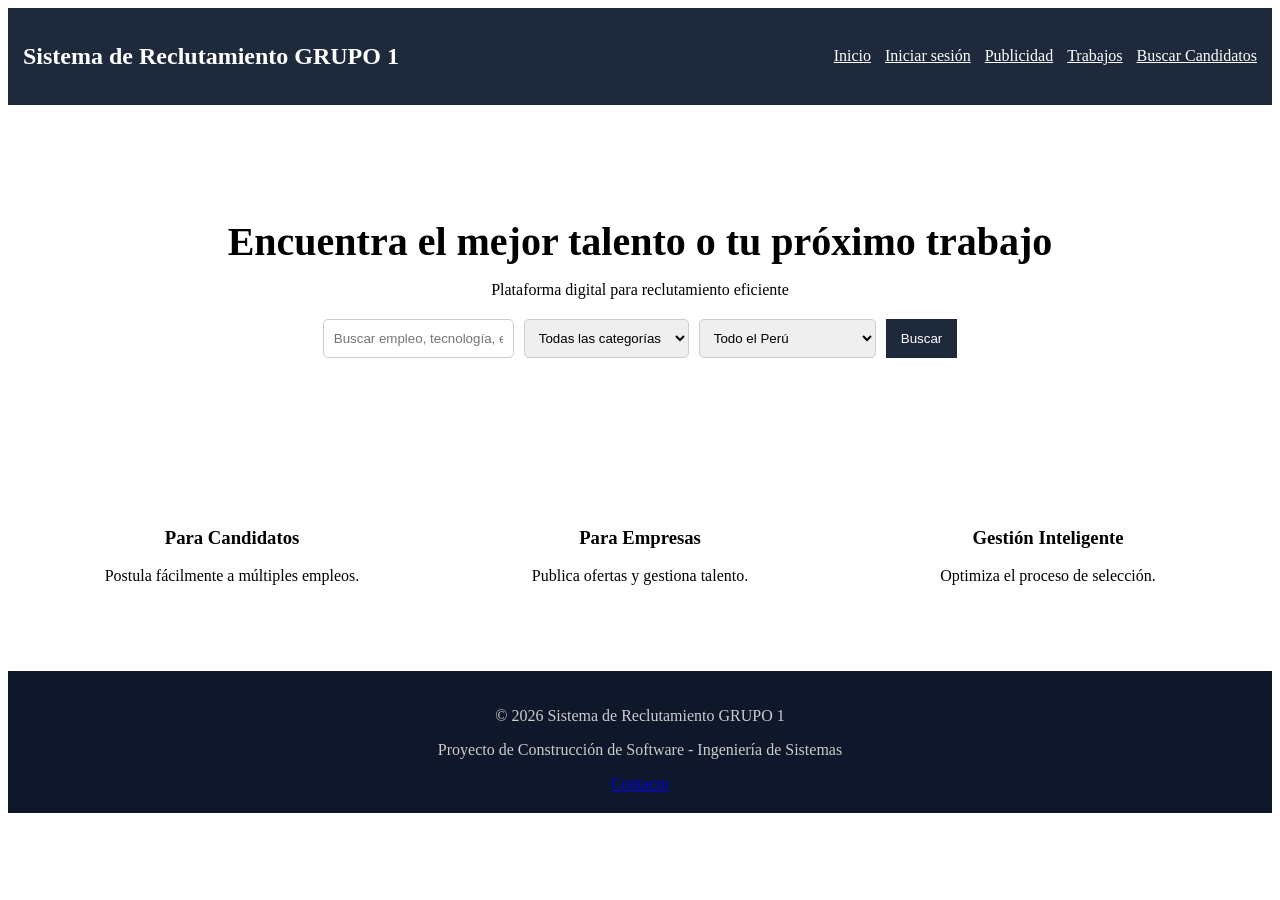
==== index.html @ 0947b811 "Subiendo todo" ====
<!DOCTYPE html>
<html lang="es">
<head>
    <meta charset="UTF-8">
    <title>Sistema de Reclutamiento GRUPO 1</title>

    <link rel="stylesheet" href="shared/css/base.css">
    <link rel="stylesheet" href="shared/css/variables.css">
    <link rel="stylesheet" href="index.css">
</head>

<body>

<!-- NAVBAR -->
<div id="navbar"></div>

<!-- HERO -->
<section class="hero">
    <h1>Encuentra el mejor talento o tu próximo trabajo</h1>
    <p>Plataforma digital para reclutamiento eficiente</p>
    <div class="search-box">
    
    <input 
        type="text" 
        id="searchInput" 
        placeholder="Buscar empleo, tecnología, empresa o área..."
    >

    <select id="categoriaSelect">
        <option value="">Todas las categorías</option>
    </select>

    <select id="ubicacionSelect">
        <option value="">Todo el Perú</option>
        <option value="actual">📍 Mi ubicación actual</option>

        <option>Lima</option>
        <option>Arequipa</option>
        <option>Cusco</option>
        <option>La Libertad</option>
        <option>Piura</option>
        <option>Lambayeque</option>
        <option>Junín</option>
        <option>Ancash</option>
        <option>Puno</option>
        <option>Ica</option>
        <option>San Martín</option>
        <option>Cajamarca</option>
        <option>Huánuco</option>
        <option>Ayacucho</option>
        <option>Ucayali</option>
        <option>Amazonas</option>
        <option>Huancavelica</option>
        <option>Moquegua</option>
        <option>Tacna</option>
        <option>Tumbes</option>
        <option>Pasco</option>
        <option>Madre de Dios</option>
        <option>Apurímac</option>
    </select>

    <button onclick="buscarOfertas()">Buscar</button>

</div>
</section>

<!-- FEATURES -->
<section class="features">
    <div class="feature">
        <h3>Para Candidatos</h3>
        <p>Postula fácilmente a múltiples empleos.</p>
    </div>

    <div class="feature">
        <h3>Para Empresas</h3>
        <p>Publica ofertas y gestiona talento.</p>
    </div>

    <div class="feature">
        <h3>Gestión Inteligente</h3>
        <p>Optimiza el proceso de selección.</p>
    </div>
</section>


<!-- FOOTER -->
<div id="footer"></div>

<script src="shared/js/mockData.js"></script>
<script src="shared/js/utils.js"></script>
<script src="index.js"></script>

</body>
</html>
---- shared/css/base.css ----
/* =======================
   NAVBAR
======================= */
.navbar {
    display: flex;
    justify-content: space-between;
    align-items: center;
    background: #1e293b;
    padding: 15px;
    color: white;
}

.navbar a {
    color: white;
    margin-left: 10px;
}

/* =======================
   FOOTER
======================= */
.footer {
    background: #0f172a;
    color: #ccc;
    text-align: center;
    padding: 20px;
    margin-top: 40px;
}
---- shared/css/variables.css ----
/* Variables CSS Globales */

:root {

    /* 🎨 COLORES */
    --primary: #1e293b;
    --secondary: #0f172a;
    --accent: #3b82f6;
    --background: #f8fafc;
    --text: #1e293b;
    --white: #ffffff;
    --gray: #64748b;

    /* 📏 ESPACIADOS */
    --spacing-sm: 8px;
    --spacing-md: 16px;
    --spacing-lg: 24px;

    /* 🔤 TIPOGRAFÍA */
    --font-main: Arial, Helvetica, sans-serif;

    /* 🎯 BORDES */
    --radius: 8px;

    /* 🌑 SOMBRAS */
    --shadow: 0 4px 10px rgba(0,0,0,0.1);
}
---- index.css ----
.hero {
    text-align: center;
    padding: 80px 20px;
}

.hero h1 {
    font-size: 40px;
    margin-bottom: 10px;
}


.features {
    display: flex;
    justify-content: space-around;
    margin: 50px 20px;
}

.feature {
    background: white;
    padding: 20px;
    width: 30%;
    border-radius: 10px;
    text-align: center;
}

/* Buscador */

.search-box {
    margin-top: 20px;
    display: flex;
    justify-content: center;
    gap: 10px;
    flex-wrap: wrap;
}

.search-box input,
.search-box select {
    padding: 10px;
    border-radius: 5px;
    border: 1px solid #ccc;
}

.search-box button {
    background: var(--primary);
    color: white;
    border: none;
    padding: 10px 15px;
    cursor: pointer;
}
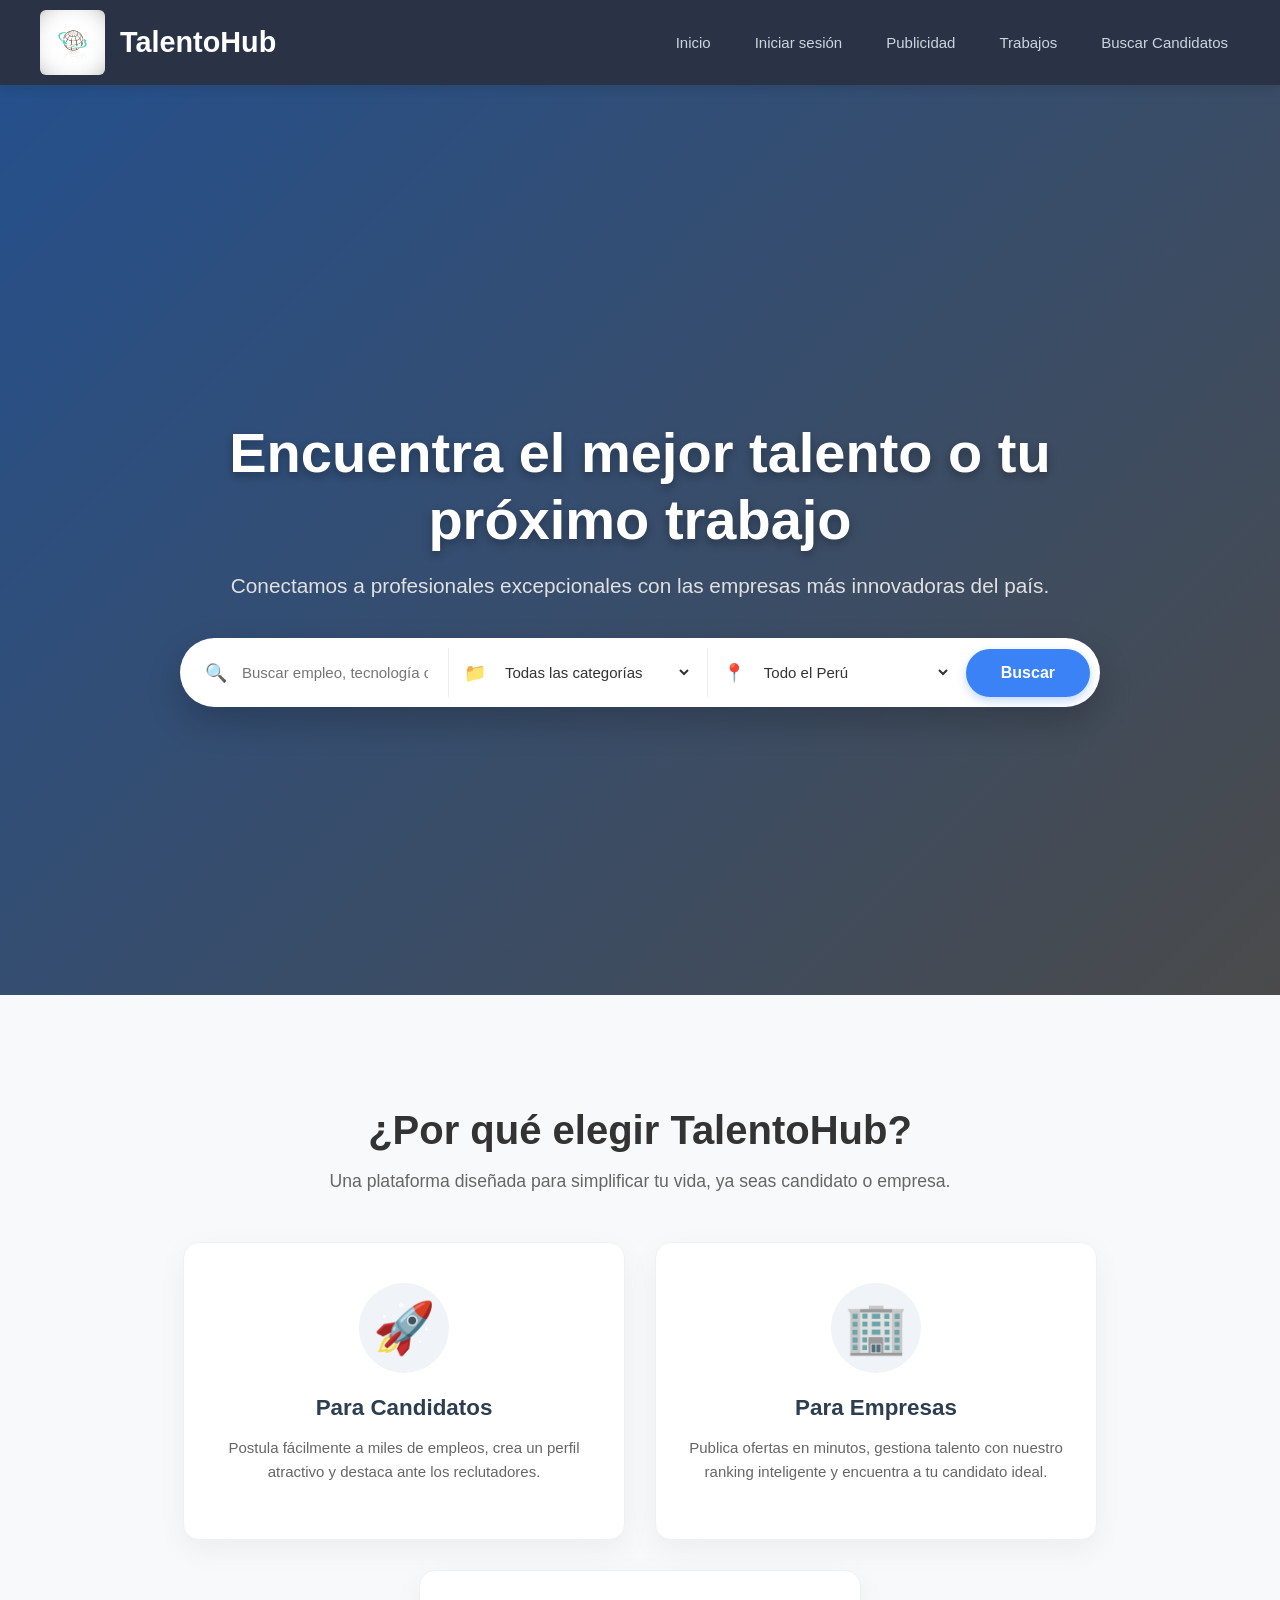
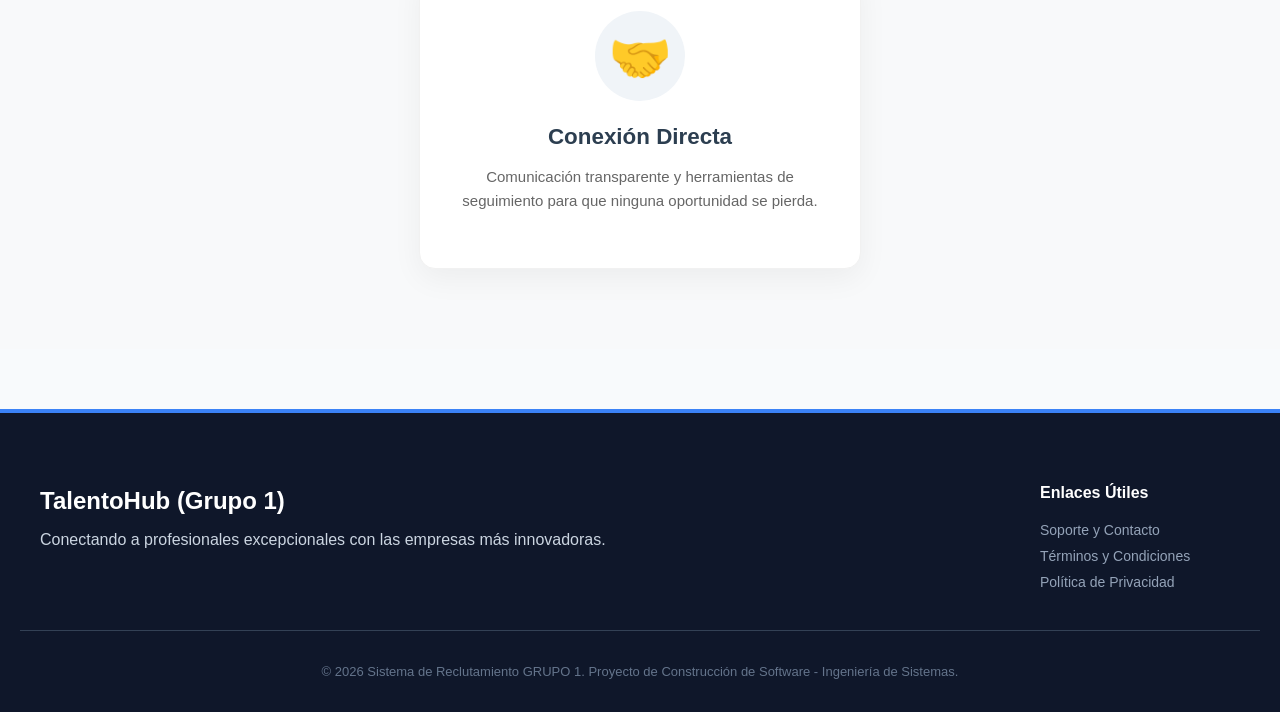
==== commit 3e80bdf9: "style: Subiendo estilos para que se vea mejor la pagina" ====
--- a/index.html
+++ b/index.html
@@ -2,7 +2,7 @@
 <html lang="es">
 <head>
     <meta charset="UTF-8">
-    <title>Sistema de Reclutamiento GRUPO 1</title>
+    <title>Sistema de Reclutamiento | TalentoHub</title>
 
     <link rel="stylesheet" href="shared/css/base.css">
     <link rel="stylesheet" href="shared/css/variables.css">
@@ -11,84 +11,80 @@
 
 <body>
 
-<!-- NAVBAR -->
 <div id="navbar"></div>
 
-<!-- HERO -->
 <section class="hero">
-    <h1>Encuentra el mejor talento o tu próximo trabajo</h1>
-    <p>Plataforma digital para reclutamiento eficiente</p>
-    <div class="search-box">
-    
-    <input 
-        type="text" 
-        id="searchInput" 
-        placeholder="Buscar empleo, tecnología, empresa o área..."
-    >
+    <div class="hero-overlay"></div>
+    <div class="hero-content">
+        <h1>Encuentra el mejor talento o tu próximo trabajo</h1>
+        <p>Conectamos a profesionales excepcionales con las empresas más innovadoras del país.</p>
+        
+        <div class="search-box">
+            <div class="search-input-group">
+                <span>🔍</span>
+                <input 
+                    type="text" 
+                    id="searchInput" 
+                    placeholder="Buscar empleo, tecnología o empresa..."
+                >
+            </div>
 
-    <select id="categoriaSelect">
-        <option value="">Todas las categorías</option>
-    </select>
+            <div class="search-input-group border-left">
+                <span>📁</span>
+                <select id="categoriaSelect">
+                    <option value="">Todas las categorías</option>
+                </select>
+            </div>
 
-    <select id="ubicacionSelect">
-        <option value="">Todo el Perú</option>
-        <option value="actual">📍 Mi ubicación actual</option>
+            <div class="search-input-group border-left">
+                <span>📍</span>
+                <select id="ubicacionSelect">
+                    <option value="">Todo el Perú</option>
+                    <option value="actual">📍 Mi ubicación actual</option>
+                    <option>Lima</option>
+                    <option>Arequipa</option>
+                    <option>Trujillo</option>
+                    <option>Huancayo</option>
+                    <option>Remoto</option>
+                </select>
+            </div>
 
-        <option>Lima</option>
-        <option>Arequipa</option>
-        <option>Cusco</option>
-        <option>La Libertad</option>
-        <option>Piura</option>
-        <option>Lambayeque</option>
-        <option>Junín</option>
-        <option>Ancash</option>
-        <option>Puno</option>
-        <option>Ica</option>
-        <option>San Martín</option>
-        <option>Cajamarca</option>
-        <option>Huánuco</option>
-        <option>Ayacucho</option>
-        <option>Ucayali</option>
-        <option>Amazonas</option>
-        <option>Huancavelica</option>
-        <option>Moquegua</option>
-        <option>Tacna</option>
-        <option>Tumbes</option>
-        <option>Pasco</option>
-        <option>Madre de Dios</option>
-        <option>Apurímac</option>
-    </select>
-
-    <button onclick="buscarOfertas()">Buscar</button>
-
-</div>
-</section>
-
-<!-- FEATURES -->
-<section class="features">
-    <div class="feature">
-        <h3>Para Candidatos</h3>
-        <p>Postula fácilmente a múltiples empleos.</p>
-    </div>
-
-    <div class="feature">
-        <h3>Para Empresas</h3>
-        <p>Publica ofertas y gestiona talento.</p>
-    </div>
-
-    <div class="feature">
-        <h3>Gestión Inteligente</h3>
-        <p>Optimiza el proceso de selección.</p>
+            <button onclick="buscarOfertas()" class="btn-search">Buscar</button>
+        </div>
     </div>
 </section>
 
+<section class="features-section">
+    <div class="features-header">
+        <h2>¿Por qué elegir TalentoHub?</h2>
+        <p>Una plataforma diseñada para simplificar tu vida, ya seas candidato o empresa.</p>
+    </div>
 
-<!-- FOOTER -->
+    <div class="features">
+        <div class="feature">
+            <div class="feature-icon">🚀</div>
+            <h3>Para Candidatos</h3>
+            <p>Postula fácilmente a miles de empleos, crea un perfil atractivo y destaca ante los reclutadores.</p>
+        </div>
+
+        <div class="feature">
+            <div class="feature-icon">🏢</div>
+            <h3>Para Empresas</h3>
+            <p>Publica ofertas en minutos, gestiona talento con nuestro ranking inteligente y encuentra a tu candidato ideal.</p>
+        </div>
+
+        <div class="feature">
+            <div class="feature-icon">🤝</div>
+            <h3>Conexión Directa</h3>
+            <p>Comunicación transparente y herramientas de seguimiento para que ninguna oportunidad se pierda.</p>
+        </div>
+    </div>
+</section>
+
 <div id="footer"></div>
 
 <script src="shared/js/mockData.js"></script>
 <script src="shared/js/utils.js"></script>
 <script src="index.js"></script>
-
 </body>
 </html>
--- a/shared/css/base.css
+++ b/shared/css/base.css
@@ -1,27 +1,145 @@
 /* =======================
-   NAVBAR
+   NAVBAR (Diseño Moderno)
 ======================= */
 .navbar {
     display: flex;
     justify-content: space-between;
     align-items: center;
-    background: #1e293b;
-    padding: 15px;
-    color: white;
+    background: rgba(30, 41, 59, 0.95); /* Color oscuro con ligera transparencia */
+    backdrop-filter: blur(10px); /* Efecto cristal */
+    padding: 15px 40px;
+    color: var(--white);
+    position: sticky;
+    top: 0;
+    z-index: 9999;
+    box-shadow: var(--shadow);
 }
 
-.navbar a {
-    color: white;
-    margin-left: 10px;
+.navbar-brand {
+    display: flex;
+    align-items: center;
+    gap: 12px;
+    text-decoration: none;
+    color: var(--white);
+    font-size: 1.5rem;
+    font-weight: 800;
+    transition: var(--transition);
+}
+
+.navbar-brand:hover {
+    opacity: 0.8;
+}
+
+.navbar-logo {
+    height: 40px;
+    width: auto;
+    object-fit: contain;
+    border-radius: 6px;
+}
+
+.nav-links {
+    display: flex;
+    gap: 20px;
+    align-items: center;
+}
+
+.nav-links a {
+    color: #cbd5e1;
+    text-decoration: none;
+    font-weight: 500;
+    font-size: 15px;
+    transition: var(--transition);
+    padding: 8px 12px;
+    border-radius: var(--radius);
+}
+
+.nav-links a:hover {
+    color: var(--white);
+    background: rgba(255, 255, 255, 0.1);
+}
+
+.badge {
+    background: var(--accent);
+    color: var(--white);
+    padding: 4px 10px;
+    border-radius: 20px;
+    font-size: 12px;
+    font-weight: bold;
 }
 
 /* =======================
-   FOOTER
+   FOOTER (Diseño Profesional)
 ======================= */
 .footer {
-    background: #0f172a;
-    color: #ccc;
+    background: var(--secondary);
+    color: #cbd5e1;
+    padding: 50px 20px 20px 20px;
+    margin-top: 60px;
+    border-top: 4px solid var(--accent);
+}
+
+.footer-content {
+    max-width: 1200px;
+    margin: 0 auto;
+    display: flex;
+    justify-content: space-between;
+    flex-wrap: wrap;
+    gap: 30px;
+    margin-bottom: 40px;
+}
+
+.footer-info {
+    flex: 1;
+    min-width: 300px;
+}
+
+.footer-title {
+    color: var(--white);
+    font-size: 1.5rem;
+    margin-bottom: 15px;
+}
+
+.footer-links {
+    display: flex;
+    flex-direction: column;
+    gap: 10px;
+    min-width: 200px;
+}
+
+.footer-links h4 {
+    color: var(--white);
+    margin-bottom: 10px;
+}
+
+.footer-links a {
+    color: #94a3b8;
+    text-decoration: none;
+    transition: var(--transition);
+    font-size: 14px;
+}
+
+.footer-links a:hover {
+    color: var(--accent);
+    padding-left: 5px;
+}
+
+.footer-bottom {
     text-align: center;
-    padding: 20px;
-    margin-top: 40px;
+    padding-top: 20px;
+    border-top: 1px solid #334155;
+    font-size: 13px;
+    color: #64748b;
+}
+
+/* Responsivo para móviles */
+@media (max-width: 768px) {
+    .navbar {
+        flex-direction: column;
+        padding: 15px;
+        gap: 15px;
+    }
+    .nav-links {
+        flex-wrap: wrap;
+        justify-content: center;
+    }
 }
--- a/shared/css/variables.css
+++ b/shared/css/variables.css
@@ -1,15 +1,17 @@
 /* Variables CSS Globales */
 
 :root {
-
     /* 🎨 COLORES */
     --primary: #1e293b;
+    --primary-hover: #334155;
     --secondary: #0f172a;
     --accent: #3b82f6;
+    --accent-hover: #2563eb;
     --background: #f8fafc;
     --text: #1e293b;
+    --text-muted: #64748b;
     --white: #ffffff;
-    --gray: #64748b;
+    --gray: #e2e8f0;
 
     /* 📏 ESPACIADOS */
     --spacing-sm: 8px;
@@ -17,11 +19,23 @@
     --spacing-lg: 24px;
 
     /* 🔤 TIPOGRAFÍA */
-    --font-main: Arial, Helvetica, sans-serif;
+    --font-main: 'Segoe UI', Roboto, Helvetica, Arial, sans-serif;
 
-    /* 🎯 BORDES */
+    /* 🎯 BORDES Y EFECTOS */
     --radius: 8px;
+    --radius-lg: 12px;
+    --shadow-sm: 0 2px 4px rgba(0,0,0,0.05);
+    --shadow: 0 4px 10px rgba(0,0,0,0.1);
+    --shadow-lg: 0 10px 25px rgba(0,0,0,0.15);
+    
+    /* ⏱️ ANIMACIONES */
+    --transition: all 0.3s ease;
+}
 
-    /* 🌑 SOMBRAS */
-    --shadow: 0 4px 10px rgba(0,0,0,0.1);
+body {
+    font-family: var(--font-main);
+    background-color: var(--background);
+    color: var(--text);
+    margin: 0;
+    padding: 0;
 }
--- a/index.css
+++ b/index.css
@@ -1,49 +1,404 @@
+/* ==========================================
+   shared/css/variables.css (Incrustado aquí para contexto)
+   Normalmente esto iría en su propio archivo, pero lo
+   mantenemos aquí para asegurar que los estilos funcionen.
+========================================== */
+:root {
+    /* 🎨 COLORES */
+    --primary: #1e293b;
+    --primary-hover: #334155;
+    --secondary: #0f172a;
+    --accent: #3b82f6;
+    --accent-hover: #2563eb;
+    --background: #f8fafc;
+    --text: #1e293b;
+    --text-muted: #64748b;
+    --white: #ffffff;
+    --gray: #e2e8f0;
+
+    /* 📏 ESPACIADOS */
+    --spacing-sm: 8px;
+    --spacing-md: 16px;
+    --spacing-lg: 24px;
+
+    /* 🔤 TIPOGRAFÍA */
+    --font-main: 'Segoe UI', Roboto, Helvetica, Arial, sans-serif;
+
+    /* 🎯 BORDES Y EFECTOS */
+    --radius: 8px;
+    --radius-lg: 12px;
+    --shadow-sm: 0 2px 4px rgba(0,0,0,0.05);
+    --shadow: 0 4px 10px rgba(0,0,0,0.1);
+    --shadow-lg: 0 10px 25px rgba(0,0,0,0.15);
+    
+    /* ⏱️ ANIMACIONES */
+    --transition: all 0.3s ease;
+}
+
+body {
+    font-family: var(--font-main);
+    background-color: var(--background);
+    color: var(--text);
+    margin: 0;
+    padding: 0;
+}
+
+/* ==========================================
+   shared/css/base.css (Incrustado y ACTUALIZADO)
+   Aquí está el cambio principal para el logo.
+========================================== */
+
+/* NAVBAR (Diseño Moderno y Pegajoso) */
+.navbar {
+    display: flex;
+    justify-content: space-between;
+    align-items: center;
+    background: rgba(30, 41, 59, 0.95); /* Color oscuro con ligera transparencia */
+    backdrop-filter: blur(10px); /* Efecto cristal */
+    /* Ajustamos el padding vertical para acomodar el logo más grande sin que la barra sea gigante */
+    padding: 10px 40px; 
+    color: var(--white);
+    position: sticky;
+    top: 0;
+    z-index: 9999;
+    box-shadow: var(--shadow);
+}
+
+.navbar-brand {
+    display: flex;
+    align-items: center;
+    gap: 15px; /* Un poco más de espacio entre logo y texto */
+    text-decoration: none;
+    color: var(--white);
+    /* Aumentamos ligeramente el tamaño de fuente del texto "TalentoHub" para equilibrar */
+    font-size: 1.8rem; 
+    font-weight: 800;
+    transition: var(--transition);
+}
+
+.navbar-brand:hover {
+    opacity: 0.8;
+}
+
+.navbar-logo {
+    /* === CAMBIO PRINCIPAL AQUÍ === */
+    height: 65px; /* Aumentado de 40px a 65px */
+    width: auto; /* Mantiene la proporción */
+    object-fit: contain;
+    border-radius: 6px;
+}
+
+.nav-links {
+    display: flex;
+    gap: 20px;
+    align-items: center;
+}
+
+.nav-links a {
+    color: #cbd5e1;
+    text-decoration: none;
+    font-weight: 500;
+    font-size: 15px;
+    transition: var(--transition);
+    padding: 8px 12px;
+    border-radius: var(--radius);
+}
+
+.nav-links a:hover {
+    color: var(--white);
+    background: rgba(255, 255, 255, 0.1);
+}
+
+.badge {
+    background: var(--accent);
+    color: var(--white);
+    padding: 4px 10px;
+    border-radius: 20px;
+    font-size: 12px;
+    font-weight: bold;
+}
+
+/* FOOTER (Diseño Profesional) */
+.footer {
+    background: var(--secondary);
+    color: #cbd5e1;
+    padding: 50px 20px 20px 20px;
+    margin-top: 60px;
+    border-top: 4px solid var(--accent);
+}
+
+.footer-content {
+    max-width: 1200px;
+    margin: 0 auto;
+    display: flex;
+    justify-content: space-between;
+    flex-wrap: wrap;
+    gap: 30px;
+    margin-bottom: 40px;
+}
+
+.footer-info {
+    flex: 1;
+    min-width: 300px;
+}
+
+.footer-title {
+    color: var(--white);
+    font-size: 1.5rem;
+    margin-bottom: 15px;
+}
+
+.footer-links {
+    display: flex;
+    flex-direction: column;
+    gap: 10px;
+    min-width: 200px;
+}
+
+.footer-links h4 {
+    color: var(--white);
+    margin-bottom: 10px;
+}
+
+.footer-links a {
+    color: #94a3b8;
+    text-decoration: none;
+    transition: var(--transition);
+    font-size: 14px;
+}
+
+.footer-links a:hover {
+    color: var(--accent);
+    padding-left: 5px;
+}
+
+.footer-bottom {
+    text-align: center;
+    padding-top: 20px;
+    border-top: 1px solid #334155;
+    font-size: 13px;
+    color: #64748b;
+}
+
+/* ==========================================
+   Estilos específicos de index.html
+========================================== */
+
+/* HERO SECTION (BANNER CON IMAGEN) */
 .hero {
+    position: relative;
     text-align: center;
+    padding: 140px 20px;
+    /* Imagen de fondo profesional */
+    background-image: url('https://images.unsplash.com/photo-1522071820081-009f0129c71c?ixlib=rb-4.0.3&auto=format&fit=crop&w=1920&q=80');
+    background-size: cover;
+    background-position: center;
+    background-attachment: fixed; /* Efecto Parallax suave */
+    min-height: 70vh;
+    display: flex;
+    align-items: center;
+    justify-content: center;
+}
+
+/* Capa oscura/azulada sobre la imagen para que el texto se lea bien */
+.hero-overlay {
+    position: absolute;
+    top: 0; left: 0; right: 0; bottom: 0;
+    background: linear-gradient(135deg, rgba(0, 50, 120, 0.85) 0%, rgba(0, 0, 0, 0.7) 100%);
+    z-index: 1;
+}
+
+.hero-content {
+    position: relative;
+    z-index: 2;
+    max-width: 1000px;
+    width: 100%;
+}
+
+.hero h1 {
+    font-size: 3.5rem;
+    font-weight: 800;
+    color: #ffffff;
+    margin-bottom: 15px;
+    text-shadow: 0 4px 10px rgba(0,0,0,0.3);
+    line-height: 1.2;
+}
+
+.hero p {
+    font-size: 1.3rem;
+    color: #e0e0e0;
+    margin-bottom: 40px;
+    font-weight: 300;
+}
+
+/* BUSCADOR FLOTANTE */
+.search-box {
+    display: flex;
+    align-items: center;
+    background: #ffffff;
+    padding: 10px;
+    border-radius: 50px;
+    box-shadow: 0 15px 35px rgba(0,0,0,0.2);
+    margin: 0 auto;
+    width: 100%;
+    max-width: 900px;
+}
+
+.search-input-group {
+    display: flex;
+    align-items: center;
+    flex: 1;
+    padding: 0 15px;
+}
+
+.search-input-group span {
+    font-size: 18px;
+    margin-right: 10px;
+    color: #666;
+}
+
+.border-left {
+    border-left: 1px solid #eee;
+}
+
+.search-box input,
+.search-box select {
+    width: 100%;
+    padding: 15px 5px;
+    border: none;
+    background: transparent;
+    font-size: 15px;
+    color: #333;
+    outline: none;
+    cursor: pointer;
+}
+
+.btn-search {
+    background: var(--accent, #3b82f6);
+    color: white;
+    border: none;
+    padding: 15px 35px;
+    border-radius: 40px;
+    font-size: 16px;
+    font-weight: bold;
+    cursor: pointer;
+    transition: all 0.3s ease;
+    box-shadow: 0 4px 10px rgba(59, 130, 246, 0.3);
+}
+
+.btn-search:hover {
+    background: var(--accent-hover, #2563eb);
+    transform: translateY(-2px);
+    box-shadow: 0 6px 15px rgba(59, 130, 246, 0.4);
+}
+
+/* CARACTERÍSTICAS (FEATURES) */
+.features-section {
     padding: 80px 20px;
-}
-
-.hero h1 {
-    font-size: 40px;
+    background-color: #f8f9fa;
+    text-align: center;
+}
+
+.features-header {
+    margin-bottom: 50px;
+}
+
+.features-header h2 {
+    font-size: 2.5rem;
+    color: #333;
     margin-bottom: 10px;
 }
 
+.features-header p {
+    color: #666;
+    font-size: 1.1rem;
+}
 
 .features {
     display: flex;
-    justify-content: space-around;
-    margin: 50px 20px;
+    justify-content: center;
+    gap: 30px;
+    max-width: 1200px;
+    margin: 0 auto;
+    flex-wrap: wrap;
 }
 
 .feature {
     background: white;
-    padding: 20px;
-    width: 30%;
-    border-radius: 10px;
-    text-align: center;
-}
-
-/* Buscador */
-
-.search-box {
-    margin-top: 20px;
-    display: flex;
-    justify-content: center;
-    gap: 10px;
-    flex-wrap: wrap;
-}
-
-.search-box input,
-.search-box select {
-    padding: 10px;
-    border-radius: 5px;
-    border: 1px solid #ccc;
-}
-
-.search-box button {
-    background: var(--primary);
-    color: white;
-    border: none;
-    padding: 10px 15px;
-    cursor: pointer;
-}
+    padding: 40px 30px;
+    width: calc(33.333% - 20px);
+    min-width: 280px;
+    border-radius: 16px;
+    box-shadow: 0 10px 30px rgba(0,0,0,0.05);
+    transition: transform 0.3s ease, box-shadow 0.3s ease;
+    border: 1px solid #f1f1f1;
+}
+
+.feature:hover {
+    transform: translateY(-10px);
+    box-shadow: 0 15px 40px rgba(0,0,0,0.1);
+    border-color: #e2e8f0;
+}
+
+.feature-icon {
+    font-size: 50px;
+    margin-bottom: 20px;
+    background: #f0f4f8;
+    width: 90px;
+    height: 90px;
+    line-height: 90px;
+    border-radius: 50%;
+    margin: 0 auto 20px auto;
+}
+
+.feature h3 {
+    font-size: 1.4rem;
+    color: #2c3e50;
+    margin-bottom: 15px;
+}
+
+.feature p {
+    color: #666;
+    line-height: 1.6;
+    font-size: 15px;
+}
+
+/* RESPONSIVO (MÓVILES) */
+@media (max-width: 768px) {
+    .navbar {
+        flex-direction: column;
+        padding: 15px;
+        gap: 15px;
+    }
+    .nav-links {
+        flex-wrap: wrap;
+        justify-content: center;
+    }
+
+    .hero h1 { font-size: 2.2rem; }
+    .hero p { font-size: 1.1rem; }
+    
+    .search-box {
+        flex-direction: column;
+        border-radius: 16px;
+        padding: 20px;
+    }
+
+    .search-input-group {
+        width: 100%;
+        padding: 10px 0;
+    }
+
+    .border-left {
+        border-left: none;
+        border-top: 1px solid #eee;
+    }
+
+    .btn-search {
+        width: 100%;
+        margin-top: 15px;
+        border-radius: 12px;
+    }
+
+    .feature { width: 100%; }
+}
